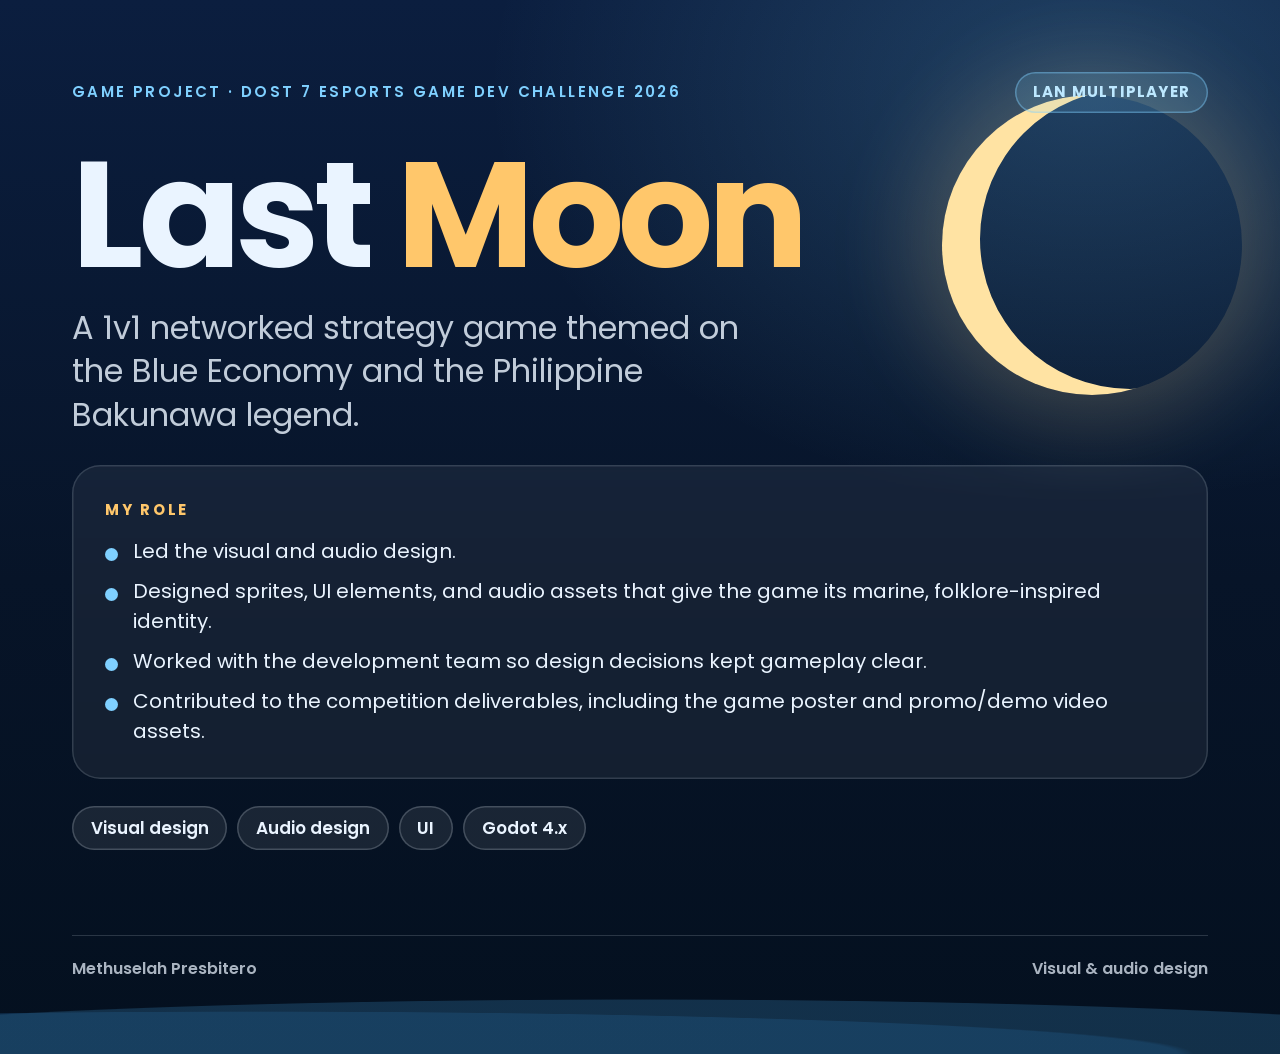
==== public/samples/last-moon.html @ 02d47580 "Customize portfolio and add Vercel config" ====
<!doctype html>
<html lang="en"><head><meta charset="utf-8"><meta name="viewport" content="width=device-width,initial-scale=1">
<title>Last Moon - case study</title>
<style>@font-face{font-family:'PoppinsEmbed';font-weight:400;font-style:normal;font-display:swap;src:url([data-uri]) format('woff2');}
@font-face{font-family:'PoppinsEmbed';font-weight:600;font-style:normal;font-display:swap;src:url([data-uri]) format('woff2');}
@font-face{font-family:'PoppinsEmbed';font-weight:700;font-style:normal;font-display:swap;src:url([data-uri]) format('woff2');}

*{box-sizing:border-box;margin:0;padding:0}
html,body{height:100%}
body{font-family:'PoppinsEmbed',system-ui,-apple-system,'Segoe UI',sans-serif;line-height:1.6;-webkit-font-smoothing:antialiased}
.page{min-height:100vh;display:flex;flex-direction:column;padding:clamp(28px,6vw,72px)}
.top{display:flex;justify-content:space-between;align-items:center;gap:16px;font-size:clamp(11px,1.5vw,15px);letter-spacing:.16em;text-transform:uppercase;font-weight:600}
.pill{display:inline-block;border-radius:999px;padding:.55em 1.2em;font-weight:700;letter-spacing:.08em}
h1{font-weight:700;letter-spacing:-.035em;line-height:.98;font-size:clamp(52px,12vw,150px);margin-top:clamp(28px,6vh,72px)}
.sub{font-size:clamp(18px,2.6vw,32px);line-height:1.35;max-width:22em;margin-top:clamp(16px,3vh,32px);font-weight:400}
.cols{display:grid;grid-template-columns:1fr;gap:clamp(20px,3vw,40px);margin-top:clamp(32px,6vh,72px)}
h2{font-size:clamp(12px,1.5vw,15px);letter-spacing:.18em;text-transform:uppercase;font-weight:700;margin-bottom:14px}
ul.role{list-style:none;display:grid;gap:14px}
ul.role li{font-size:clamp(15px,1.9vw,22px);line-height:1.5;padding-left:1.4em;position:relative}
ul.role li::before{content:"";position:absolute;left:0;top:.6em;width:.65em;height:.65em;border-radius:50%}
.chips{display:flex;flex-wrap:wrap;gap:10px;margin-top:clamp(24px,4vh,44px)}
.chip{border-radius:999px;padding:.5em 1.1em;font-size:clamp(12px,1.5vw,17px);font-weight:600}
.spacer{flex:1}
.foot{display:flex;justify-content:space-between;gap:16px;align-items:center;margin-top:clamp(28px,5vh,56px);padding-top:20px;font-size:clamp(12px,1.5vw,16px);font-weight:600}
.shots{display:grid;gap:20px;margin-top:40px}
.shots img{width:100%;height:auto;border-radius:18px;display:block}

body{background:#060C1A;color:#EAF4FF}
.page{position:relative;overflow:hidden;background:
 radial-gradient(1000px 700px at 85% 8%, rgba(120,210,255,.20), transparent 60%),
 linear-gradient(180deg,#0B1E3F 0%,#071428 55%,#04101F 100%)}
.moon{position:absolute;right:3%;top:9%;width:min(28vw,300px);aspect-ratio:1;border-radius:50%;box-shadow:inset 38px -6px 0 0 #FFE3A3,0 0 90px 24px rgba(255,214,140,.20)}
.waves{position:absolute;left:0;right:0;bottom:0;height:26%;opacity:.5;
 background:
  radial-gradient(120% 90px at 50% 100%,rgba(70,160,220,.45) 0 60%,transparent 61%),
  radial-gradient(120% 70px at 20% 100%,rgba(40,120,190,.5) 0 60%,transparent 61%)}
.page>*:not(.moon):not(.waves){position:relative;z-index:1}
.top{color:#7FD0FF}
.pill{background:rgba(127,208,255,.14);color:#BDE8FF;box-shadow:inset 0 0 0 1.5px rgba(127,208,255,.4)}
h1 span{color:#FFC76B}
.sub{color:rgba(234,244,255,.82)}
h2{color:#FFC76B}
ul.role li::before{background:#7FD0FF}
.chip{background:rgba(255,255,255,.08);color:#EAF4FF;box-shadow:inset 0 0 0 1.5px rgba(234,244,255,.2)}
.foot{border-top:1.5px solid rgba(234,244,255,.16);color:rgba(234,244,255,.72)}
.card{background:rgba(255,255,255,.06);backdrop-filter:blur(2px);border-radius:28px;padding:clamp(22px,3.4vw,44px);box-shadow:inset 0 0 0 1.5px rgba(234,244,255,.14)}
h1{margin-top:clamp(20px,3.2vh,40px)}
.sub{margin-top:clamp(12px,2vh,22px)}
.cols{margin-top:clamp(22px,3.2vh,40px)}
ul.role{gap:10px}
ul.role li{font-size:clamp(14px,1.75vw,20px)}
.card{padding:clamp(20px,2.6vw,34px)}
.chips{margin-top:clamp(18px,3vh,32px)}
</style></head>
<body><main class="page">
<div class="moon" aria-hidden="true"></div><div class="waves" aria-hidden="true"></div>
<div class="top"><span>Game project &middot; DOST 7 Esports Game Dev Challenge 2026</span><span class="pill">LAN multiplayer</span></div>
<h1>Last <span>Moon</span></h1>
<p class="sub">A 1v1 networked strategy game themed on the Blue Economy and the Philippine Bakunawa legend.</p>
<div class="cols"><section class="card"><h2>My role</h2>
<ul class="role">
<li>Led the visual and audio design.</li>
<li>Designed sprites, UI elements, and audio assets that give the game its marine, folklore-inspired identity.</li>
<li>Worked with the development team so design decisions kept gameplay clear.</li>
<li>Contributed to the competition deliverables, including the game poster and promo/demo video assets.</li>
</ul></section></div>
<div class="chips"><span class="chip">Visual design</span><span class="chip">Audio design</span><span class="chip">UI</span><span class="chip">Godot 4.x</span></div>
<div class="spacer"></div>
<!-- Optional: add screenshots to public/projects/ and they appear here. Missing files are hidden. -->
<section class="shots">
<img src="/projects/last-moon-1.png" alt="Last Moon screen 1" onerror="this.remove()">
<img src="/projects/last-moon-2.png" alt="Last Moon screen 2" onerror="this.remove()">
</section>
<div class="foot"><span>Methuselah Presbitero</span><span>Visual &amp; audio design</span></div>
</main></body></html>
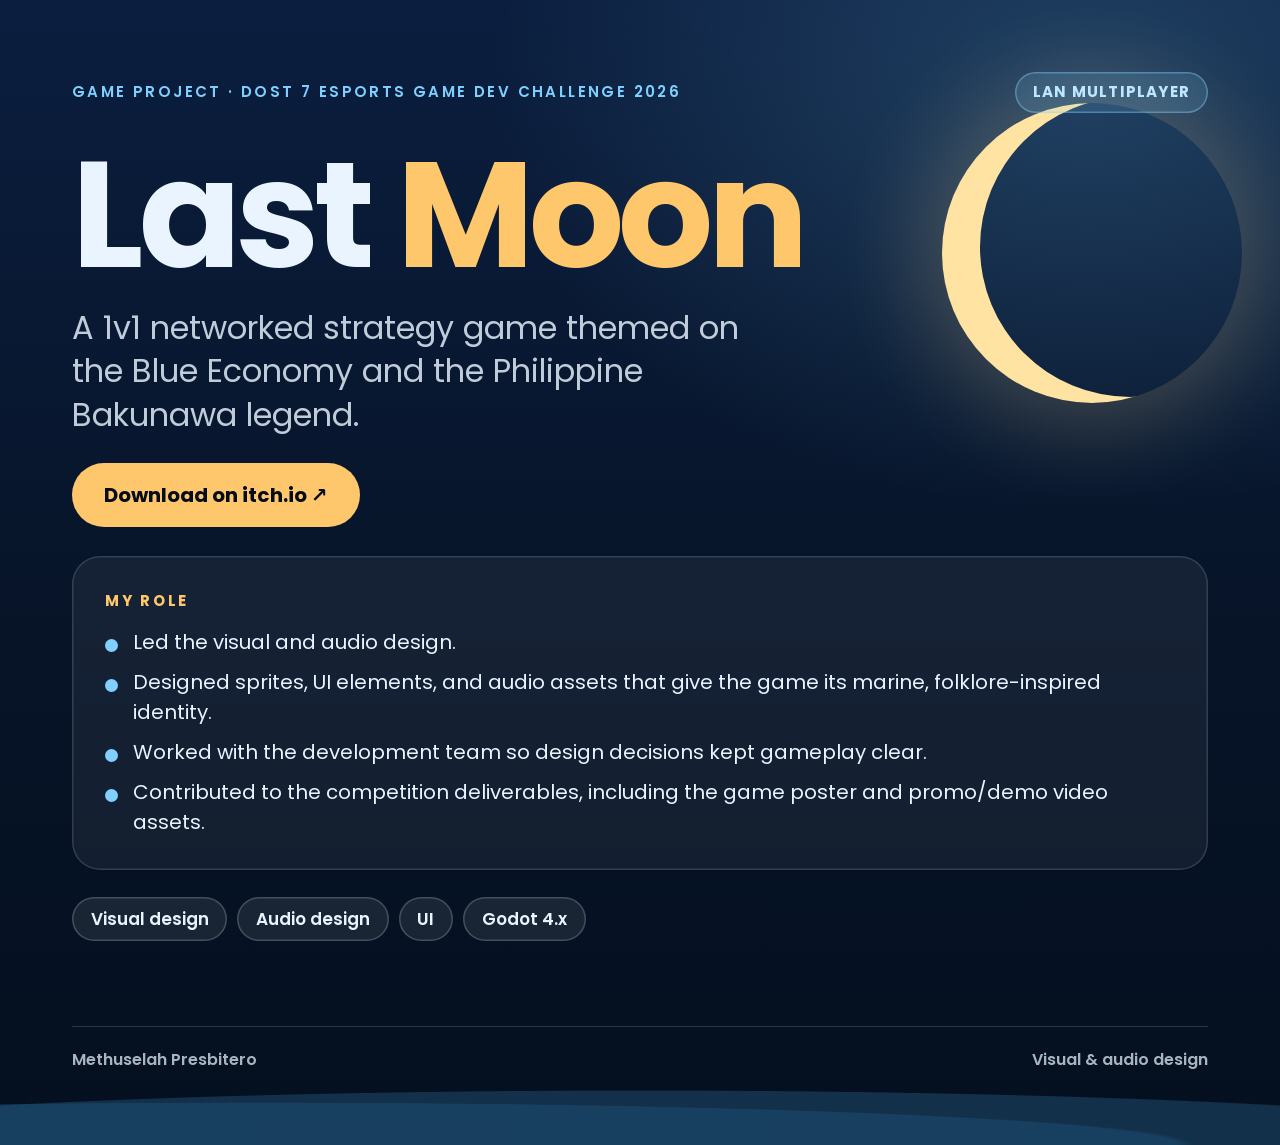
==== commit d28cb70e: "Add project links" ====
--- a/public/samples/last-moon.html
+++ b/public/samples/last-moon.html
@@ -51,12 +51,12 @@
 ul.role li{font-size:clamp(14px,1.75vw,20px)}
 .card{padding:clamp(20px,2.6vw,34px)}
 .chips{margin-top:clamp(18px,3vh,32px)}
-</style></head>
+.cta{align-self:flex-start;display:inline-block;margin-top:clamp(16px,3vh,28px);padding:.8em 1.6em;border-radius:999px;background:#FFC76B;color:#060C1A;font-weight:700;font-size:clamp(14px,1.9vw,20px);text-decoration:none}.cta:hover{filter:brightness(1.08)}</style></head>
 <body><main class="page">
 <div class="moon" aria-hidden="true"></div><div class="waves" aria-hidden="true"></div>
 <div class="top"><span>Game project &middot; DOST 7 Esports Game Dev Challenge 2026</span><span class="pill">LAN multiplayer</span></div>
 <h1>Last <span>Moon</span></h1>
-<p class="sub">A 1v1 networked strategy game themed on the Blue Economy and the Philippine Bakunawa legend.</p>
+<p class="sub">A 1v1 networked strategy game themed on the Blue Economy and the Philippine Bakunawa legend.</p><a class="cta" href="https://chachingiii.itch.io/last-moon" target="_blank" rel="noopener noreferrer">Download on itch.io &#8599;</a>
 <div class="cols"><section class="card"><h2>My role</h2>
 <ul class="role">
 <li>Led the visual and audio design.</li>
